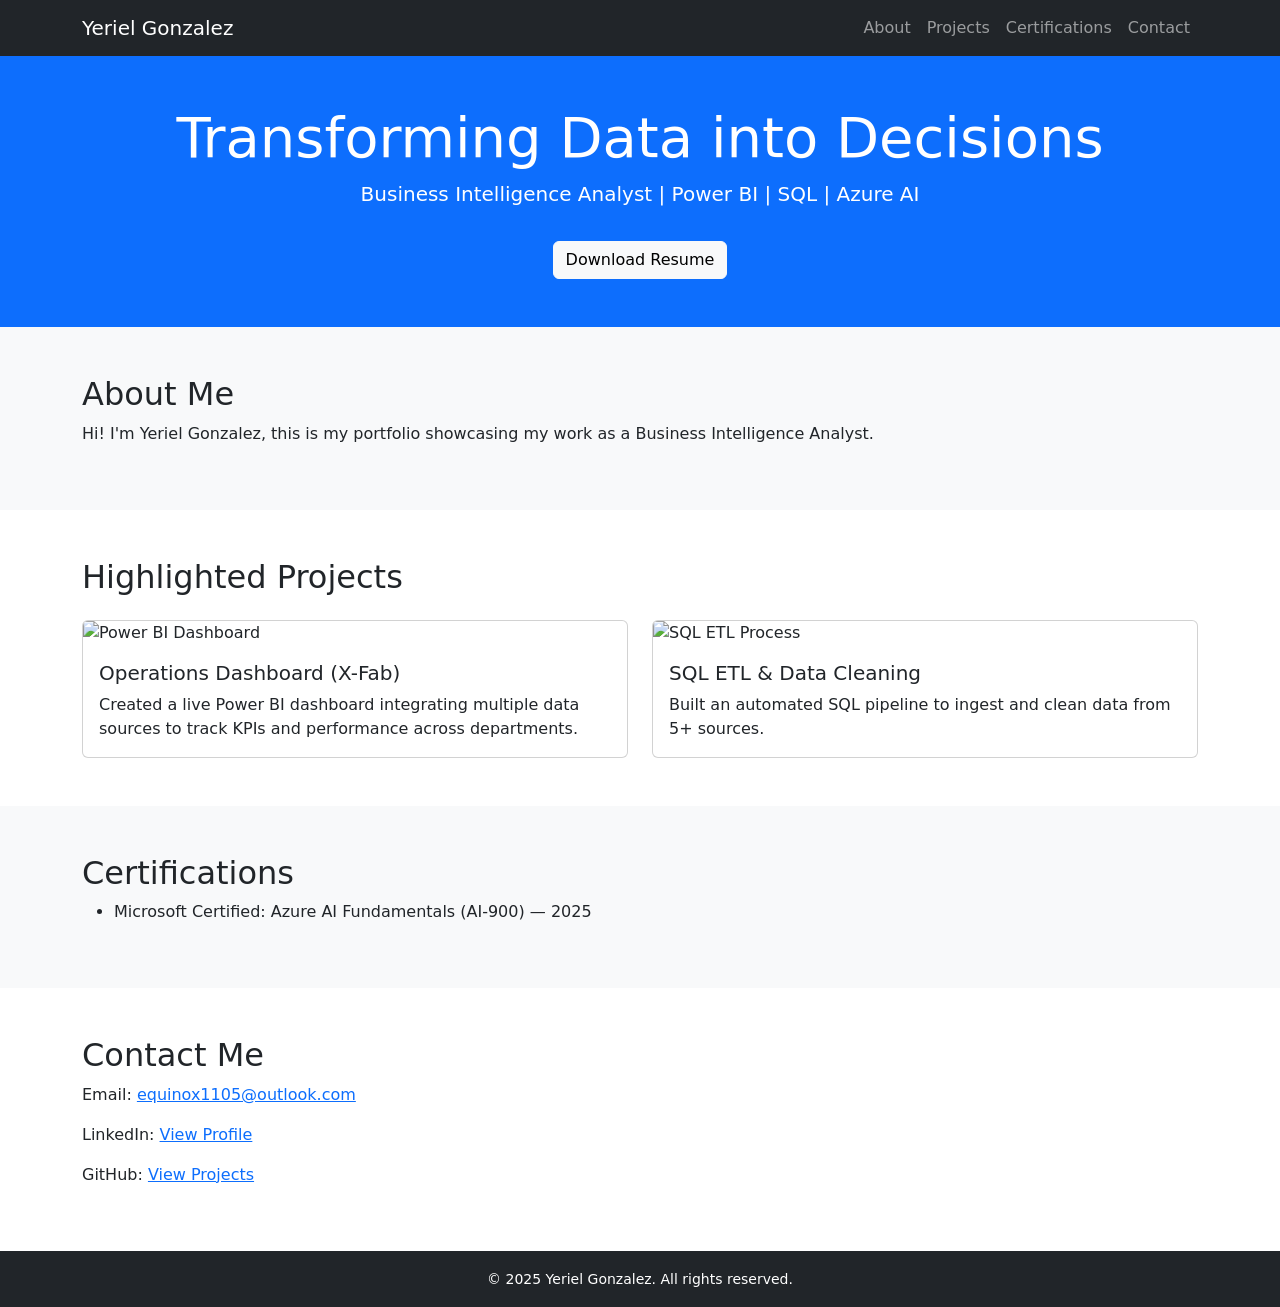
==== index.html @ f3566af8 "Updated portfolio site with new changes" ====
<!DOCTYPE html>
<html lang="en">
<head>
  <meta charset="UTF-8" />
  <meta name="viewport" content="width=device-width, initial-scale=1" />
  <title>Yeriel Gonzalez | BI Analyst Portfolio</title>
  <link href="https://cdn.jsdelivr.net/npm/bootstrap@5.3.2/dist/css/bootstrap.min.css" rel="stylesheet" />
  <link rel="stylesheet" href="css/styles.css" />
</head>
<body>
  <!-- Navbar -->
  <nav class="navbar navbar-expand-lg navbar-dark bg-dark sticky-top">
    <div class="container">
      <a class="navbar-brand" href="#">Yeriel Gonzalez</a>
      <button class="navbar-toggler" type="button" data-bs-toggle="collapse" data-bs-target="#navLinks">
        <span class="navbar-toggler-icon"></span>
      </button>
      <div class="collapse navbar-collapse" id="navLinks">
        <ul class="navbar-nav ms-auto">
          <li class="nav-item"><a class="nav-link" href="#about">About</a></li>
          <li class="nav-item"><a class="nav-link" href="#projects">Projects</a></li>
          <li class="nav-item"><a class="nav-link" href="#certifications">Certifications</a></li>
          <li class="nav-item"><a class="nav-link" href="#contact">Contact</a></li>
        </ul>
      </div>
    </div>
  </nav>

  <!-- Hero -->
  <header class="bg-primary text-white text-center py-5">
    <div class="container">
      <h1 class="display-4">Transforming Data into Decisions</h1>
      <p class="lead">Business Intelligence Analyst | Power BI | SQL | Azure AI</p>
      <a href="assets/pdf/yeriel-gonz-resume.pdf" class="btn btn-light mt-3" download>Download Resume</a>
    </div>
  </header>

  <!-- About -->
  <section id="about" class="py-5 bg-light">
    <div class="container">
      <h2>About Me</h2>
      <p>Hi! I'm Yeriel Gonzalez, this is my portfolio showcasing my work as a Business Intelligence Analyst.</p>
    </div>
  </section>

  <!-- Projects -->
  <section id="projects" class="py-5">
    <div class="container">
      <h2 class="mb-4">Highlighted Projects</h2>
      <div class="row g-4">
        <div class="col-md-6">
          <div class="card h-100">
            <img src="assets/images/powerbi-dashboard.png" class="card-img-top" alt="Power BI Dashboard" />
            <div class="card-body">
              <h5 class="card-title">Operations Dashboard (X-Fab)</h5>
              <p class="card-text">Created a live Power BI dashboard integrating multiple data sources to track KPIs and performance across departments.</p>
            </div>
          </div>
        </div>

        <div class="col-md-6">
          <div class="card h-100">
            <img src="assets/images/sql-etl.png" class="card-img-top" alt="SQL ETL Process" />
            <div class="card-body">
              <h5 class="card-title">SQL ETL & Data Cleaning</h5>
              <p class="card-text">Built an automated SQL pipeline to ingest and clean data from 5+ sources.</p>
            </div>
          </div>
        </div>
        
        <!-- Add more project cards as needed -->
      </div>
    </div>
  </section>

  <!-- Certifications -->
  <section id="certifications" class="py-5 bg-light">
    <div class="container">
      <h2>Certifications</h2>
      <ul>
        <li>Microsoft Certified: Azure AI Fundamentals (AI-900) — 2025</li>
        <!-- Add more certs here -->
      </ul>
    </div>
  </section>

  <!-- Contact -->
  <section id="contact" class="py-5">
    <div class="container">
      <h2>Contact Me</h2>
      <p>Email: <a href="mailto:equinox1105@outlook.com">equinox1105@outlook.com</a></p>
      <p>LinkedIn: <a href="https://www.linkedin.com/in/yeriel-gonzalez-b0b895183/" target="_blank">View Profile</a></p>
      <p>GitHub: <a href="https://github.com/YOUR_USERNAME" target="_blank">View Projects</a></p>
    </div>
  </section>

  <footer class="bg-dark text-white text-center py-3">
    <footer>
      <small>&copy; 2025 Yeriel Gonzalez. All rights reserved.</small>
    </footer>
  </footer>

  <script src="https://cdn.jsdelivr.net/npm/bootstrap@5.3.2/dist/js/bootstrap.bundle.min.js"></script>
</body>
</html>
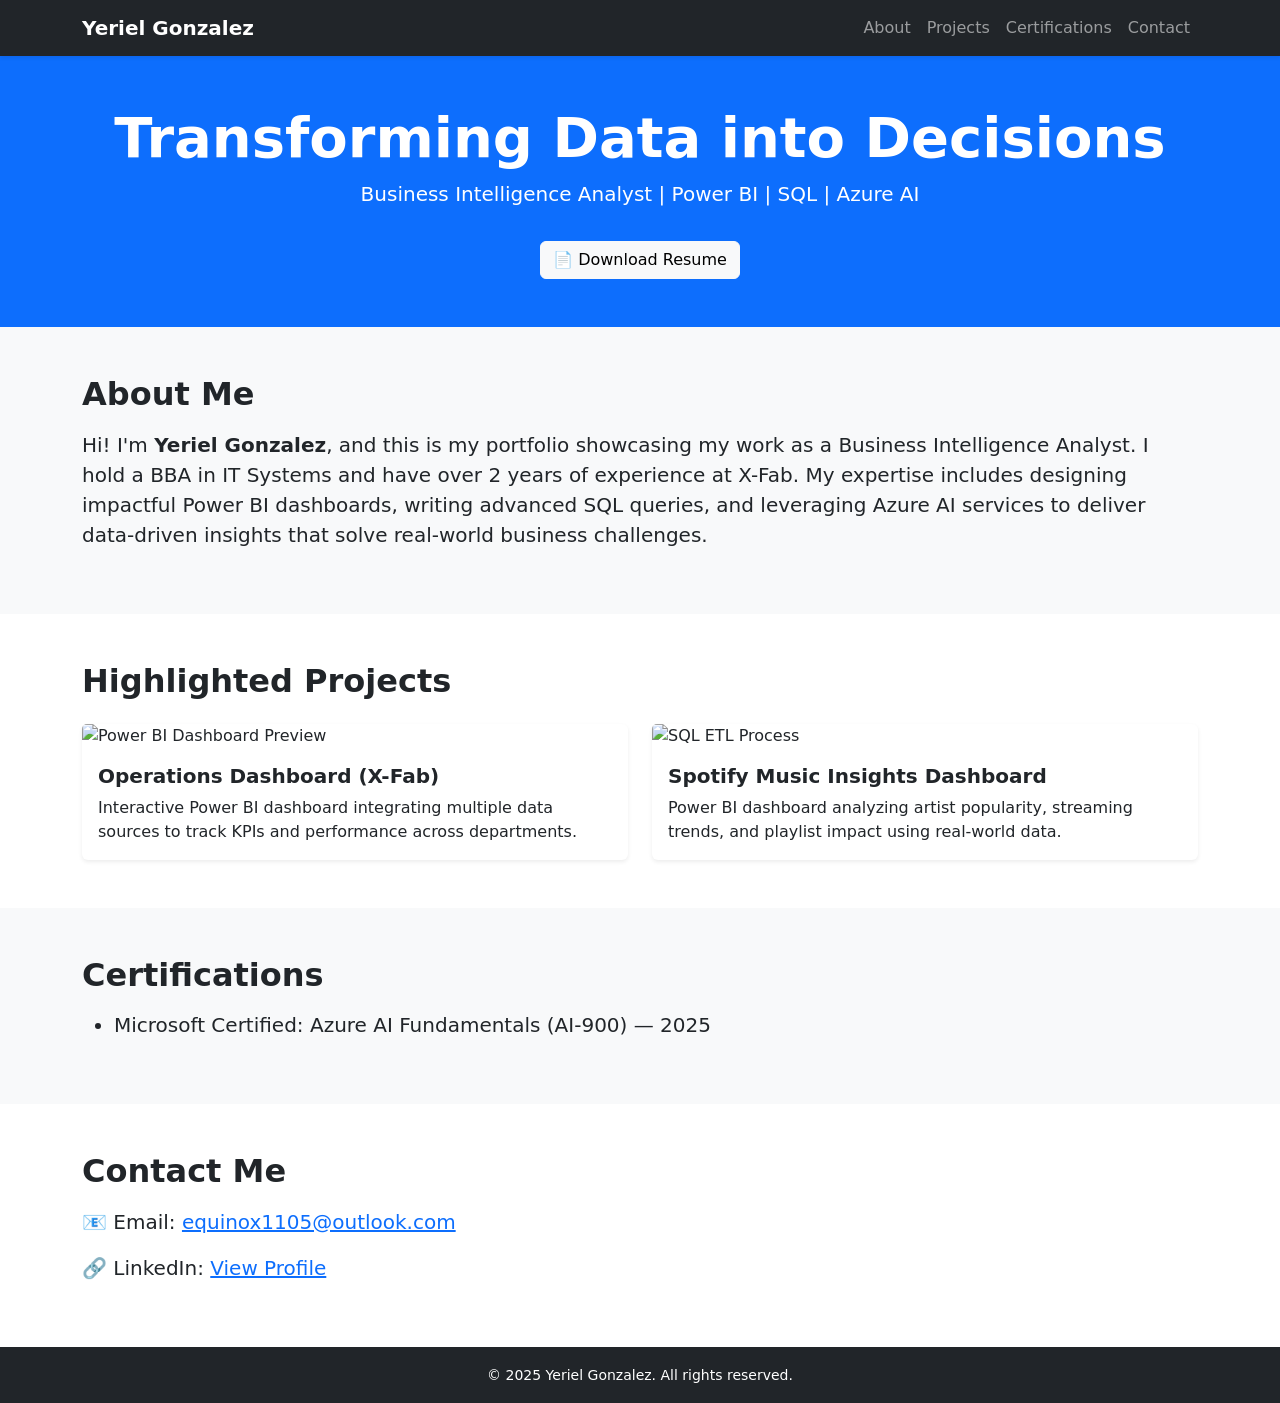
==== commit 32bb1078: "changed index" ====
--- a/index.html
+++ b/index.html
@@ -9,10 +9,10 @@
 </head>
 <body>
   <!-- Navbar -->
-  <nav class="navbar navbar-expand-lg navbar-dark bg-dark sticky-top">
+  <nav class="navbar navbar-expand-lg navbar-dark bg-dark sticky-top shadow-sm">
     <div class="container">
-      <a class="navbar-brand" href="#">Yeriel Gonzalez</a>
-      <button class="navbar-toggler" type="button" data-bs-toggle="collapse" data-bs-target="#navLinks">
+      <a class="navbar-brand fw-bold" href="#">Yeriel Gonzalez</a>
+      <button class="navbar-toggler" type="button" data-bs-toggle="collapse" data-bs-target="#navLinks" aria-label="Toggle navigation">
         <span class="navbar-toggler-icon"></span>
       </button>
       <div class="collapse navbar-collapse" id="navLinks">
@@ -29,46 +29,53 @@
   <!-- Hero -->
   <header class="bg-primary text-white text-center py-5">
     <div class="container">
-      <h1 class="display-4">Transforming Data into Decisions</h1>
+      <h1 class="display-4 fw-bold">Transforming Data into Decisions</h1>
       <p class="lead">Business Intelligence Analyst | Power BI | SQL | Azure AI</p>
-      <a href="assets/pdf/yeriel-gonz-resume.pdf" class="btn btn-light mt-3" download>Download Resume</a>
+      <a href="assets/pdf/yeriel-gonz-resume.pdf" class="btn btn-light mt-3" download="Yeriel_Gonzalez_Resume.pdf">
+        📄 Download Resume
+      </a>
     </div>
   </header>
 
   <!-- About -->
   <section id="about" class="py-5 bg-light">
     <div class="container">
-      <h2>About Me</h2>
-      <p>Hi! I'm Yeriel Gonzalez, this is my portfolio showcasing my work as a Business Intelligence Analyst.</p>
+      <h2 class="fw-bold mb-3">About Me</h2>
+      <p class="fs-5">
+        Hi! I'm <strong>Yeriel Gonzalez</strong>, and this is my portfolio showcasing my work as a Business Intelligence Analyst.
+        I hold a BBA in IT Systems and have over 2 years of experience at X-Fab. My expertise includes designing impactful
+        Power BI dashboards, writing advanced SQL queries, and leveraging Azure AI services to deliver data-driven insights that
+        solve real-world business challenges.
+      </p>
     </div>
   </section>
 
   <!-- Projects -->
   <section id="projects" class="py-5">
     <div class="container">
-      <h2 class="mb-4">Highlighted Projects</h2>
+      <h2 class="fw-bold mb-4">Highlighted Projects</h2>
       <div class="row g-4">
+        
         <div class="col-md-6">
-          <div class="card h-100">
-            <img src="assets/images/powerbi-dashboard.png" class="card-img-top" alt="Power BI Dashboard" />
+          <div class="card h-100 shadow-sm border-0">
+            <img src="assets/images/powerbi-dashboard-placeholder1.png" class="card-img-top" alt="Power BI Dashboard Preview" />
             <div class="card-body">
-              <h5 class="card-title">Operations Dashboard (X-Fab)</h5>
-              <p class="card-text">Created a live Power BI dashboard integrating multiple data sources to track KPIs and performance across departments.</p>
+              <h5 class="card-title fw-bold">Operations Dashboard (X-Fab)</h5>
+              <p class="card-text">Interactive Power BI dashboard integrating multiple data sources to track KPIs and performance across departments.</p>
             </div>
           </div>
         </div>
 
         <div class="col-md-6">
-          <div class="card h-100">
-            <img src="assets/images/sql-etl.png" class="card-img-top" alt="SQL ETL Process" />
+          <div class="card h-100 shadow-sm border-0">
+            <img src="assets/images/powerbi-dashboard-placeholder2.png" class="card-img-top" alt="SQL ETL Process" />
             <div class="card-body">
-              <h5 class="card-title">SQL ETL & Data Cleaning</h5>
-              <p class="card-text">Built an automated SQL pipeline to ingest and clean data from 5+ sources.</p>
+              <h5 class="card-title fw-bold">Spotify Music Insights Dashboard</h5>
+              <p class="card-text">Power BI dashboard analyzing artist popularity, streaming trends, and playlist impact using real-world data.</p>
             </div>
           </div>
         </div>
         
-        <!-- Add more project cards as needed -->
       </div>
     </div>
   </section>
@@ -76,8 +83,8 @@
   <!-- Certifications -->
   <section id="certifications" class="py-5 bg-light">
     <div class="container">
-      <h2>Certifications</h2>
-      <ul>
+      <h2 class="fw-bold mb-3">Certifications</h2>
+      <ul class="fs-5">
         <li>Microsoft Certified: Azure AI Fundamentals (AI-900) — 2025</li>
         <!-- Add more certs here -->
       </ul>
@@ -87,17 +94,15 @@
   <!-- Contact -->
   <section id="contact" class="py-5">
     <div class="container">
-      <h2>Contact Me</h2>
-      <p>Email: <a href="mailto:equinox1105@outlook.com">equinox1105@outlook.com</a></p>
-      <p>LinkedIn: <a href="https://www.linkedin.com/in/yeriel-gonzalez-b0b895183/" target="_blank">View Profile</a></p>
-      <p>GitHub: <a href="https://github.com/YOUR_USERNAME" target="_blank">View Projects</a></p>
+      <h2 class="fw-bold mb-3">Contact Me</h2>
+      <p class="fs-5">📧 Email: <a href="mailto:equinox1105@outlook.com">equinox1105@outlook.com</a></p>
+      <p class="fs-5">🔗 LinkedIn: <a href="https://www.linkedin.com/in/yeriel-gonzalez-b0b895183/" target="_blank">View Profile</a></p>
     </div>
   </section>
 
+  <!-- Footer -->
   <footer class="bg-dark text-white text-center py-3">
-    <footer>
-      <small>&copy; 2025 Yeriel Gonzalez. All rights reserved.</small>
-    </footer>
+    <small>&copy; 2025 Yeriel Gonzalez. All rights reserved.</small>
   </footer>
 
   <script src="https://cdn.jsdelivr.net/npm/bootstrap@5.3.2/dist/js/bootstrap.bundle.min.js"></script>
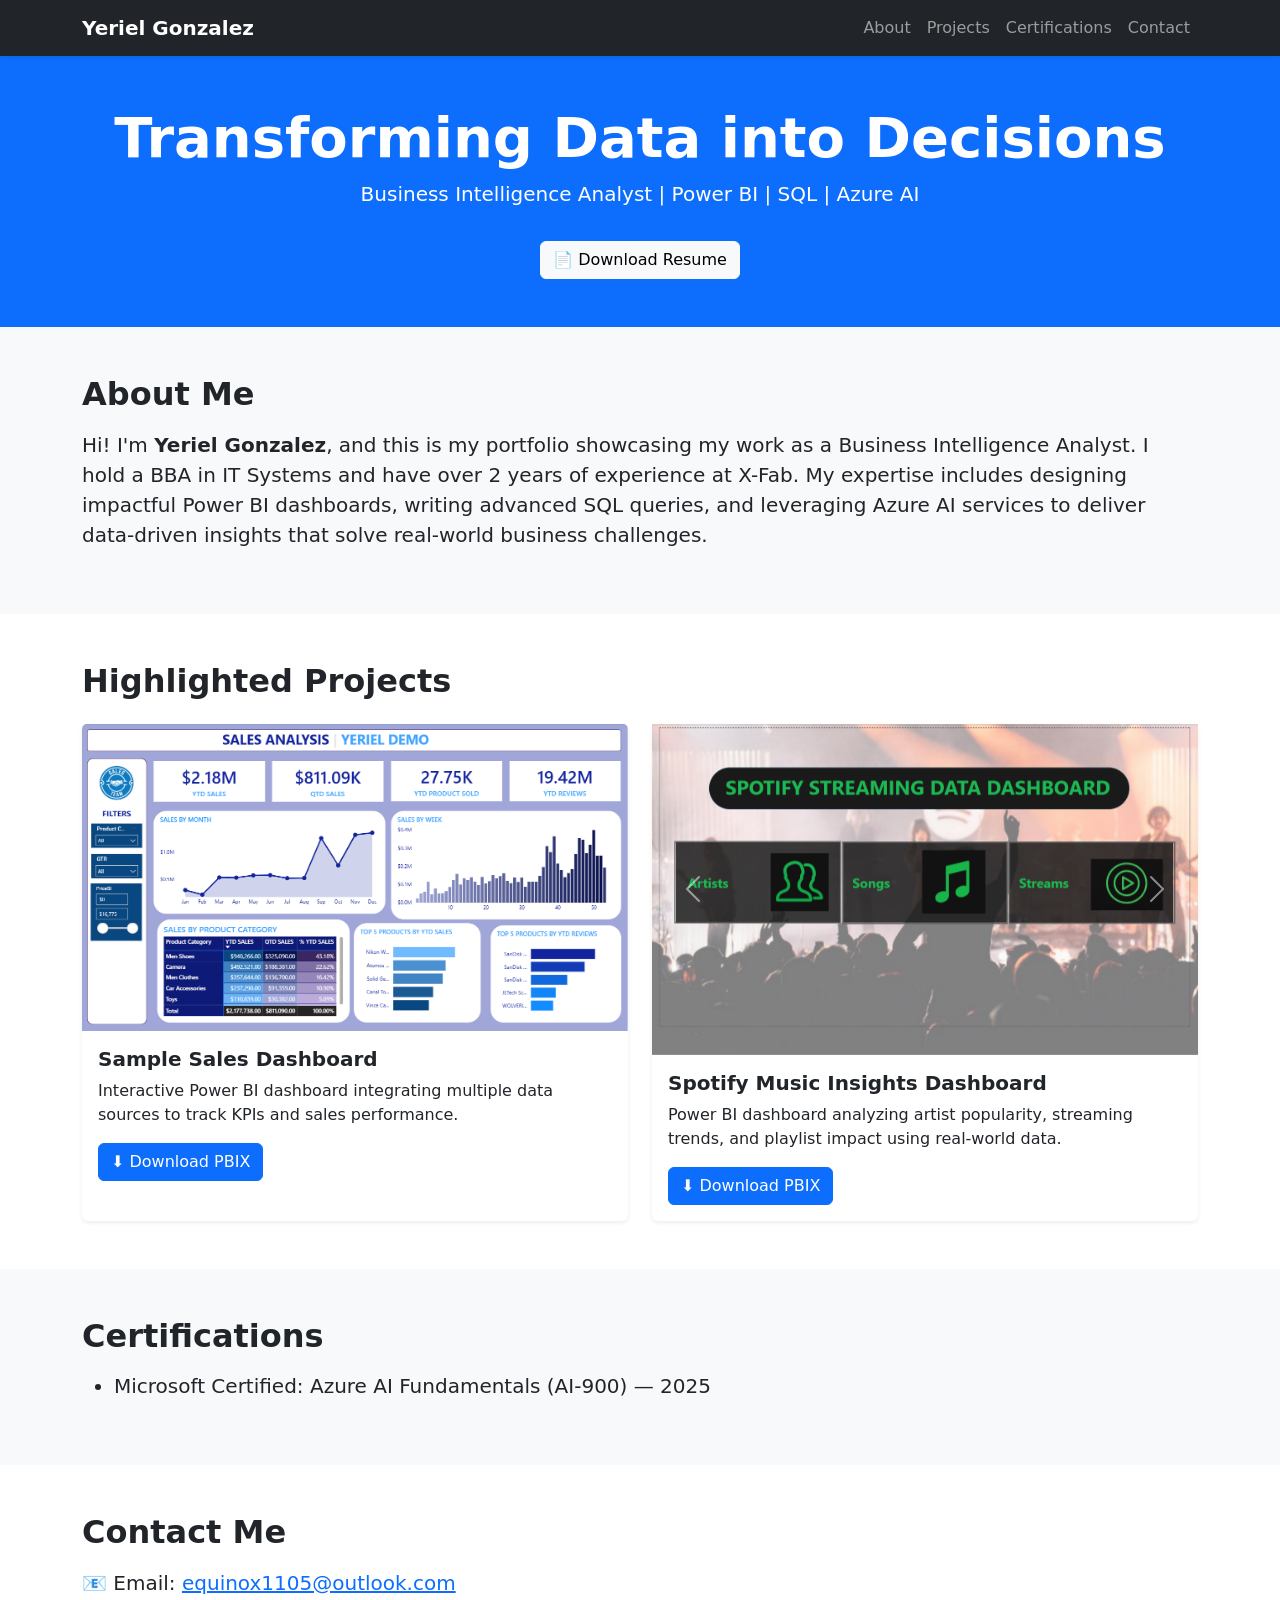
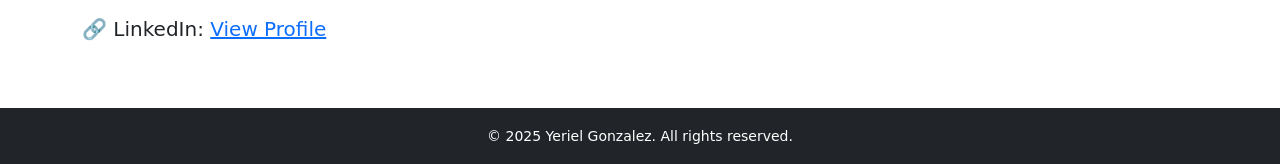
==== commit fc46a05a: "final changes(hopefully)" ====
--- a/index.html
+++ b/index.html
@@ -31,7 +31,7 @@
     <div class="container">
       <h1 class="display-4 fw-bold">Transforming Data into Decisions</h1>
       <p class="lead">Business Intelligence Analyst | Power BI | SQL | Azure AI</p>
-      <a href="assets/pdf/yeriel-gonz-resume.pdf" class="btn btn-light mt-3" download="Yeriel_Gonzalez_Resume.pdf">
+      <a href="assets/pdf/yeriel-gonz-resume.pdf" class="btn btn-light mt-3" download>
         📄 Download Resume
       </a>
     </div>
@@ -56,22 +56,47 @@
       <h2 class="fw-bold mb-4">Highlighted Projects</h2>
       <div class="row g-4">
         
+        <!-- Sample Sales Dashboard -->
         <div class="col-md-6">
           <div class="card h-100 shadow-sm border-0">
-            <img src="assets/images/powerbi-dashboard-placeholder1.png" class="card-img-top" alt="Power BI Dashboard Preview" />
+            <img src="assets/images/SampleDashboardScreenshot.png" class="card-img-top" alt="Sample Power BI Dashboard" />
             <div class="card-body">
-              <h5 class="card-title fw-bold">Operations Dashboard (X-Fab)</h5>
-              <p class="card-text">Interactive Power BI dashboard integrating multiple data sources to track KPIs and performance across departments.</p>
+              <h5 class="card-title fw-bold">Sample Sales Dashboard</h5>
+              <p class="card-text">Interactive Power BI dashboard integrating multiple data sources to track KPIs and sales performance.</p>
+              <a href="assets/pbix/SampleDash.pbix" class="btn btn-primary" download>⬇ Download PBIX</a>
             </div>
           </div>
         </div>
 
+        <!-- Spotify Dashboard with Slideshow -->
         <div class="col-md-6">
           <div class="card h-100 shadow-sm border-0">
-            <img src="assets/images/powerbi-dashboard-placeholder2.png" class="card-img-top" alt="SQL ETL Process" />
+            <div id="spotifyCarousel" class="carousel slide" data-bs-ride="carousel">
+              <div class="carousel-inner">
+                <div class="carousel-item active">
+                  <img src="assets/images/SpotifyDashboardMainPage.png" class="d-block w-100" alt="Spotify Dashboard Main Page">
+                </div>
+                <div class="carousel-item">
+                  <img src="assets/images/SpotifyDashboardArtistPage.png" class="d-block w-100" alt="Spotify Dashboard Artist Page">
+                </div>
+                <div class="carousel-item">
+                  <img src="assets/images/SpotifyDashboardSongsPage.png" class="d-block w-100" alt="Spotify Dashboard Songs Page">
+                </div>
+                <div class="carousel-item">
+                  <img src="assets/images/SpotifyDashboardStreamsPage.png" class="d-block w-100" alt="Spotify Dashboard Streams Page">
+                </div>
+              </div>
+              <button class="carousel-control-prev" type="button" data-bs-target="#spotifyCarousel" data-bs-slide="prev">
+                <span class="carousel-control-prev-icon" aria-hidden="true"></span>
+              </button>
+              <button class="carousel-control-next" type="button" data-bs-target="#spotifyCarousel" data-bs-slide="next">
+                <span class="carousel-control-next-icon" aria-hidden="true"></span>
+              </button>
+            </div>
             <div class="card-body">
               <h5 class="card-title fw-bold">Spotify Music Insights Dashboard</h5>
               <p class="card-text">Power BI dashboard analyzing artist popularity, streaming trends, and playlist impact using real-world data.</p>
+              <a href="assets/pbix/Spotify Dashboard Yeriel.pbix" class="btn btn-primary" download>⬇ Download PBIX</a>
             </div>
           </div>
         </div>
@@ -86,7 +111,6 @@
       <h2 class="fw-bold mb-3">Certifications</h2>
       <ul class="fs-5">
         <li>Microsoft Certified: Azure AI Fundamentals (AI-900) — 2025</li>
-        <!-- Add more certs here -->
       </ul>
     </div>
   </section>
@@ -108,3 +132,9 @@
   <script src="https://cdn.jsdelivr.net/npm/bootstrap@5.3.2/dist/js/bootstrap.bundle.min.js"></script>
 </body>
 </html>
+<script>
+  // Initialize Bootstrap tooltips
+  var tooltipTriggerList = [].slice.call(document.querySelectorAll('[data-bs-toggle="tooltip"]'));
+  var tooltipList = tooltipTriggerList.map(function (tooltipTriggerEl) {
+    return new bootstrap.Tooltip(tooltipTriggerEl);
+  });
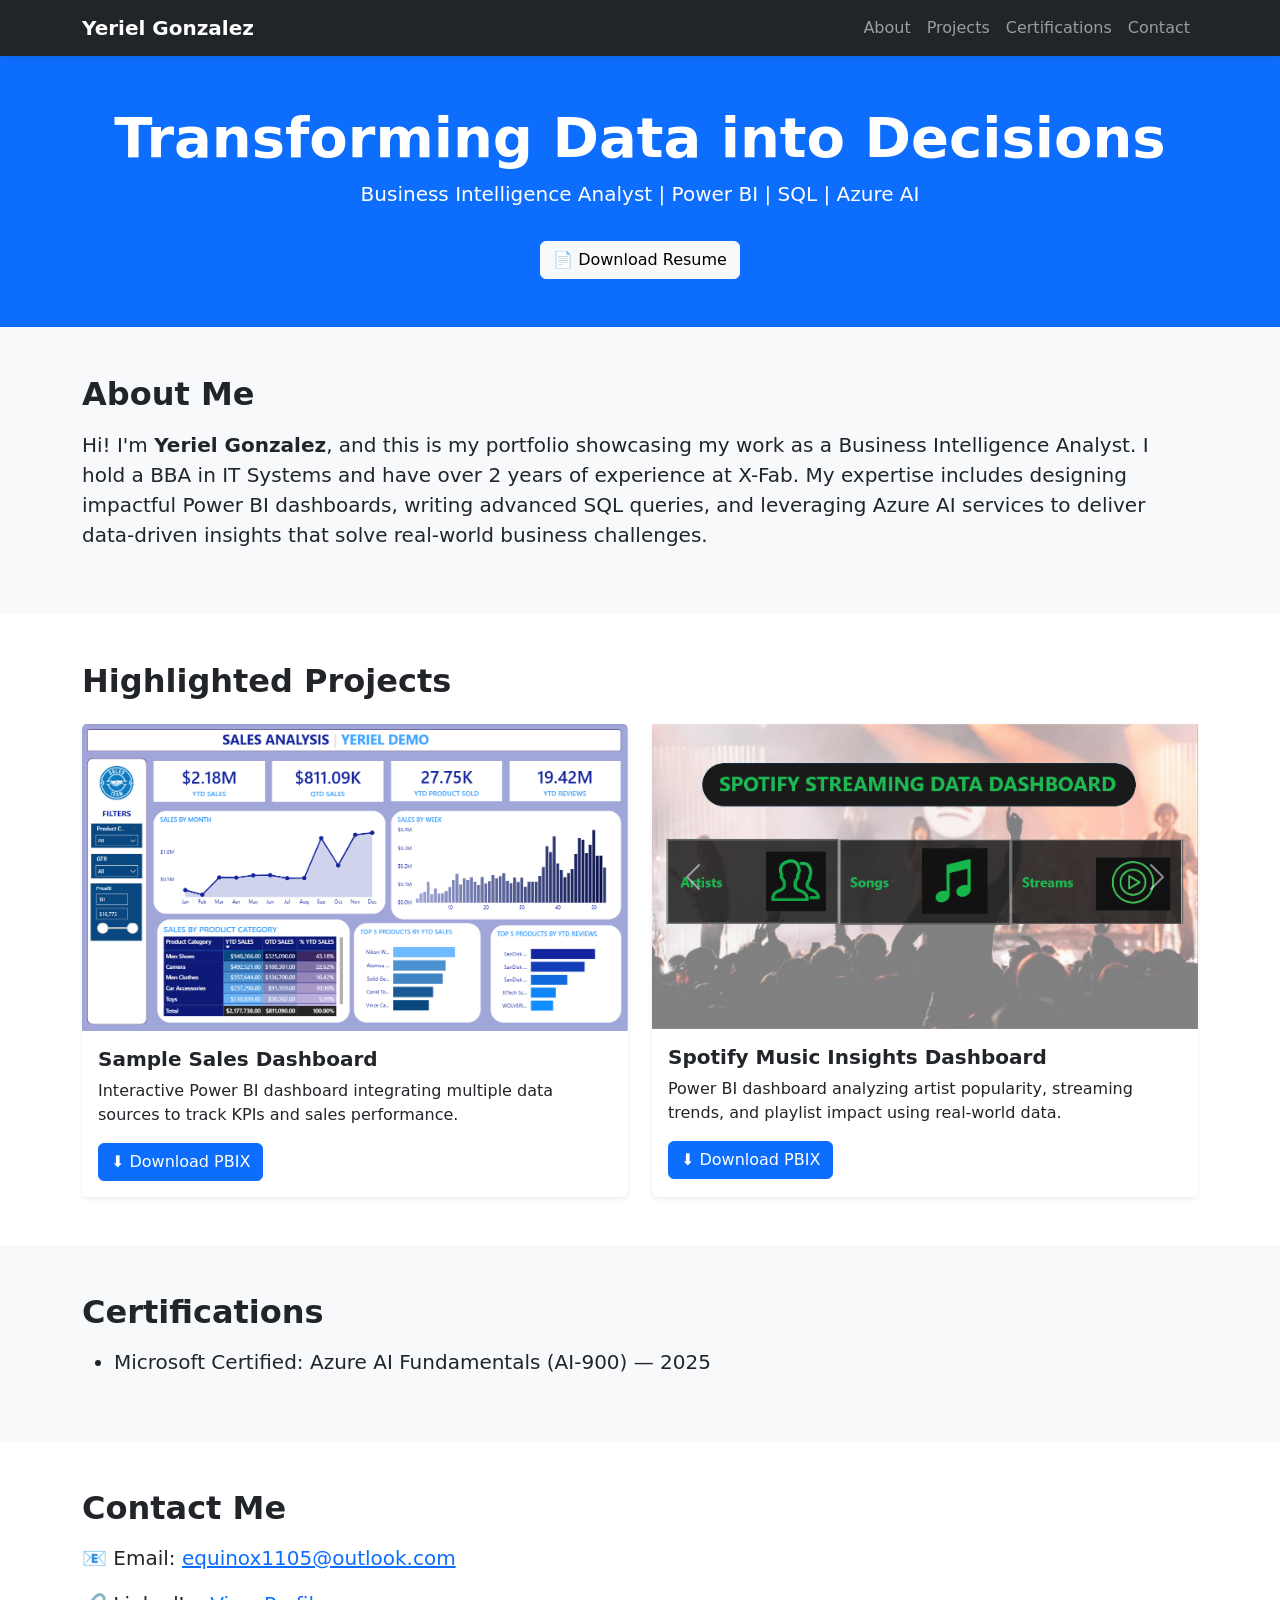
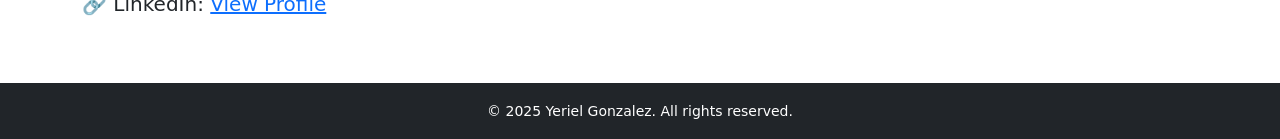
==== commit 2ed8821b: "I was wrong..." ====
--- a/index.html
+++ b/index.html
@@ -96,7 +96,7 @@
             <div class="card-body">
               <h5 class="card-title fw-bold">Spotify Music Insights Dashboard</h5>
               <p class="card-text">Power BI dashboard analyzing artist popularity, streaming trends, and playlist impact using real-world data.</p>
-              <a href="assets/pbix/Spotify Dashboard Yeriel.pbix" class="btn btn-primary" download>⬇ Download PBIX</a>
+              <a href="assets/pbix/Spotify_Dashboard_Yeriel.pbix" class="btn btn-primary" download>⬇ Download PBIX</a>
             </div>
           </div>
         </div>
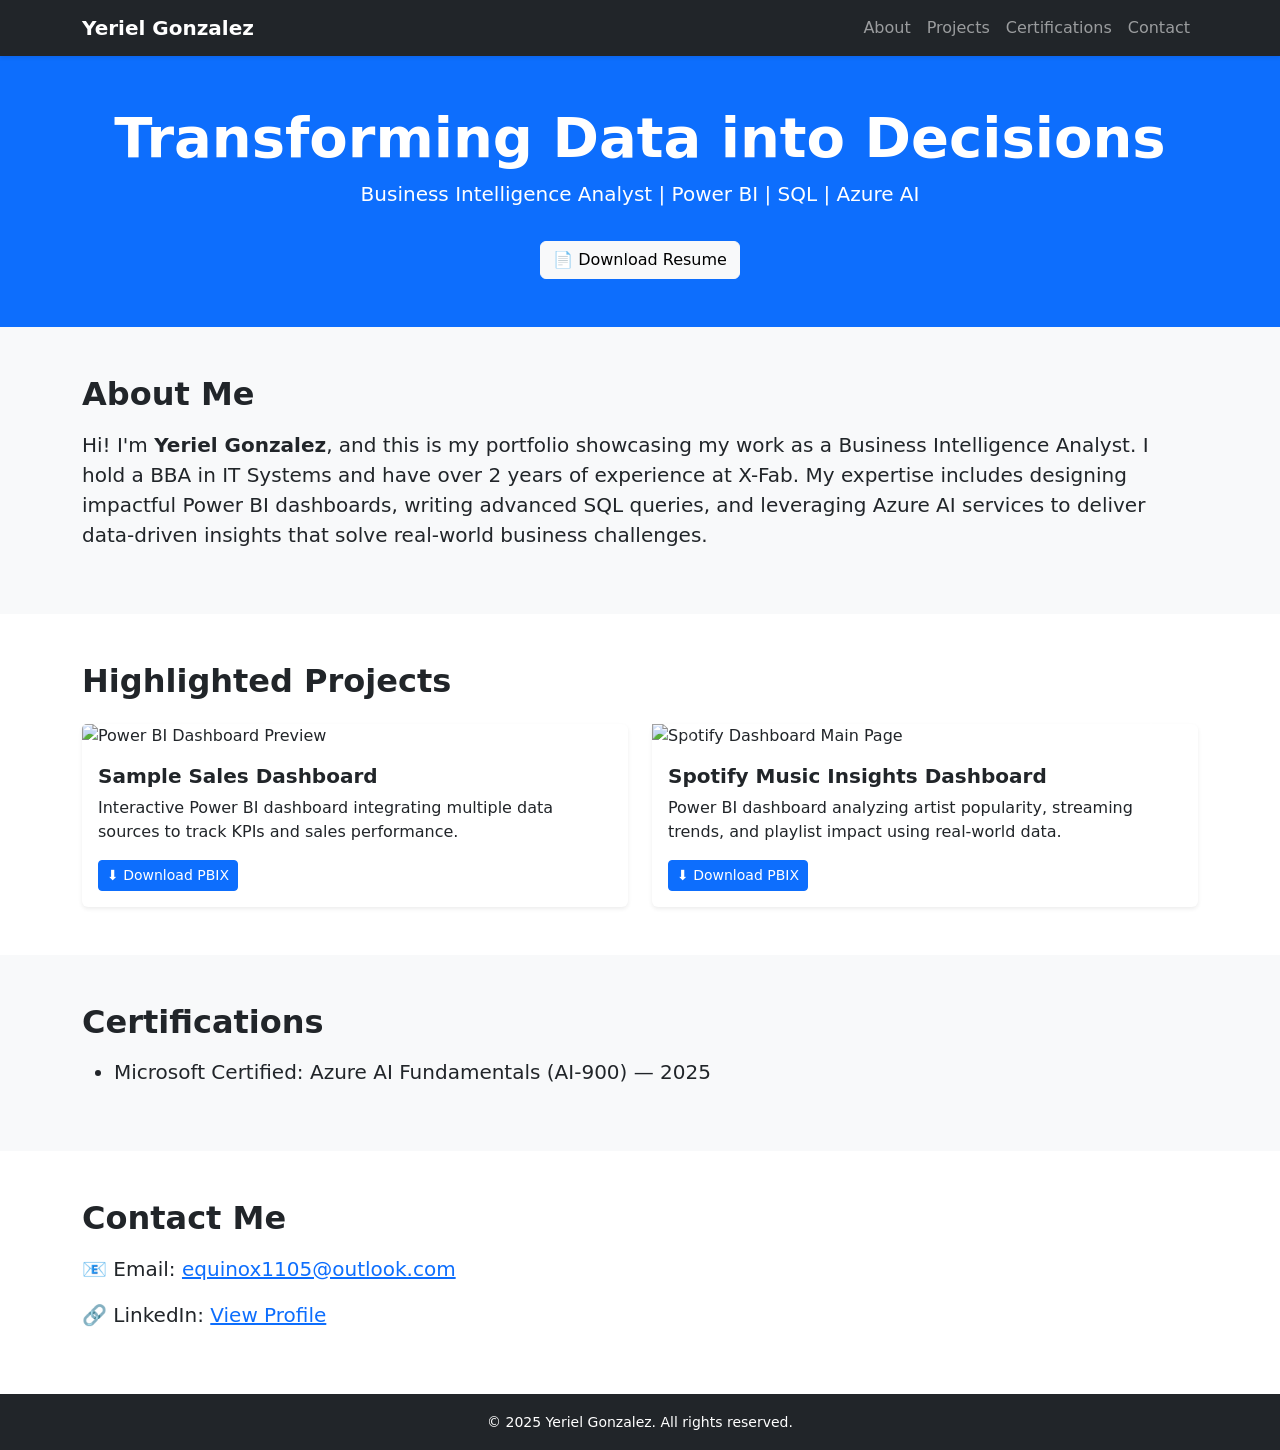
==== commit b618d355: "try again!" ====
--- a/index.html
+++ b/index.html
@@ -31,7 +31,8 @@
     <div class="container">
       <h1 class="display-4 fw-bold">Transforming Data into Decisions</h1>
       <p class="lead">Business Intelligence Analyst | Power BI | SQL | Azure AI</p>
-      <a href="assets/pdf/yeriel-gonz-resume.pdf" class="btn btn-light mt-3" download>
+      <!-- Resume download -->
+      <a href="assets/pdf/yeriel_gonzalez_resume.pdf?v=1" class="btn btn-light mt-3" download="Yeriel_Gonzalez_Resume.pdf">
         📄 Download Resume
       </a>
     </div>
@@ -56,47 +57,48 @@
       <h2 class="fw-bold mb-4">Highlighted Projects</h2>
       <div class="row g-4">
         
-        <!-- Sample Sales Dashboard -->
+        <!-- Project 1 -->
         <div class="col-md-6">
           <div class="card h-100 shadow-sm border-0">
-            <img src="assets/images/SampleDashboardScreenshot.png" class="card-img-top" alt="Sample Power BI Dashboard" />
+            <img src="assets/images/sample_dashboard_screenshot.png" class="card-img-top" alt="Power BI Dashboard Preview" />
             <div class="card-body">
               <h5 class="card-title fw-bold">Sample Sales Dashboard</h5>
               <p class="card-text">Interactive Power BI dashboard integrating multiple data sources to track KPIs and sales performance.</p>
-              <a href="assets/pbix/SampleDash.pbix" class="btn btn-primary" download>⬇ Download PBIX</a>
+              <a href="assets/pbix/sampledash.pbix?v=1" download="SampleDash.pbix" class="btn btn-primary btn-sm">⬇ Download PBIX</a>
             </div>
           </div>
         </div>
 
-        <!-- Spotify Dashboard with Slideshow -->
+        <!-- Project 2 with slideshow -->
         <div class="col-md-6">
           <div class="card h-100 shadow-sm border-0">
+            <!-- Bootstrap carousel -->
             <div id="spotifyCarousel" class="carousel slide" data-bs-ride="carousel">
               <div class="carousel-inner">
                 <div class="carousel-item active">
-                  <img src="assets/images/SpotifyDashboardMainPage.png" class="d-block w-100" alt="Spotify Dashboard Main Page">
+                  <img src="assets/images/spotifydashboardmainpage.png" class="d-block w-100" alt="Spotify Dashboard Main Page" />
                 </div>
                 <div class="carousel-item">
-                  <img src="assets/images/SpotifyDashboardArtistPage.png" class="d-block w-100" alt="Spotify Dashboard Artist Page">
+                  <img src="assets/images/spotifydashboardartistpage.png" class="d-block w-100" alt="Spotify Dashboard Artist Page" />
                 </div>
                 <div class="carousel-item">
-                  <img src="assets/images/SpotifyDashboardSongsPage.png" class="d-block w-100" alt="Spotify Dashboard Songs Page">
+                  <img src="assets/images/spotifydashboardsongspage.png" class="d-block w-100" alt="Spotify Dashboard Songs Page" />
                 </div>
                 <div class="carousel-item">
-                  <img src="assets/images/SpotifyDashboardStreamsPage.png" class="d-block w-100" alt="Spotify Dashboard Streams Page">
+                  <img src="assets/images/spotifydashboardstreamspage.png" class="d-block w-100" alt="Spotify Dashboard Streams Page" />
                 </div>
               </div>
               <button class="carousel-control-prev" type="button" data-bs-target="#spotifyCarousel" data-bs-slide="prev">
-                <span class="carousel-control-prev-icon" aria-hidden="true"></span>
+                <span class="carousel-control-prev-icon"></span>
               </button>
               <button class="carousel-control-next" type="button" data-bs-target="#spotifyCarousel" data-bs-slide="next">
-                <span class="carousel-control-next-icon" aria-hidden="true"></span>
+                <span class="carousel-control-next-icon"></span>
               </button>
             </div>
             <div class="card-body">
               <h5 class="card-title fw-bold">Spotify Music Insights Dashboard</h5>
               <p class="card-text">Power BI dashboard analyzing artist popularity, streaming trends, and playlist impact using real-world data.</p>
-              <a href="assets/pbix/Spotify_Dashboard_Yeriel.pbix" class="btn btn-primary" download>⬇ Download PBIX</a>
+              <a href="assets/pbix/spotify_dashboard_yeriel.pbix?v=1" download="Spotify_Dashboard_Yeriel.pbix" class="btn btn-primary btn-sm">⬇ Download PBIX</a>
             </div>
           </div>
         </div>
@@ -132,9 +134,3 @@
   <script src="https://cdn.jsdelivr.net/npm/bootstrap@5.3.2/dist/js/bootstrap.bundle.min.js"></script>
 </body>
 </html>
-<script>
-  // Initialize Bootstrap tooltips
-  var tooltipTriggerList = [].slice.call(document.querySelectorAll('[data-bs-toggle="tooltip"]'));
-  var tooltipList = tooltipTriggerList.map(function (tooltipTriggerEl) {
-    return new bootstrap.Tooltip(tooltipTriggerEl);
-  });
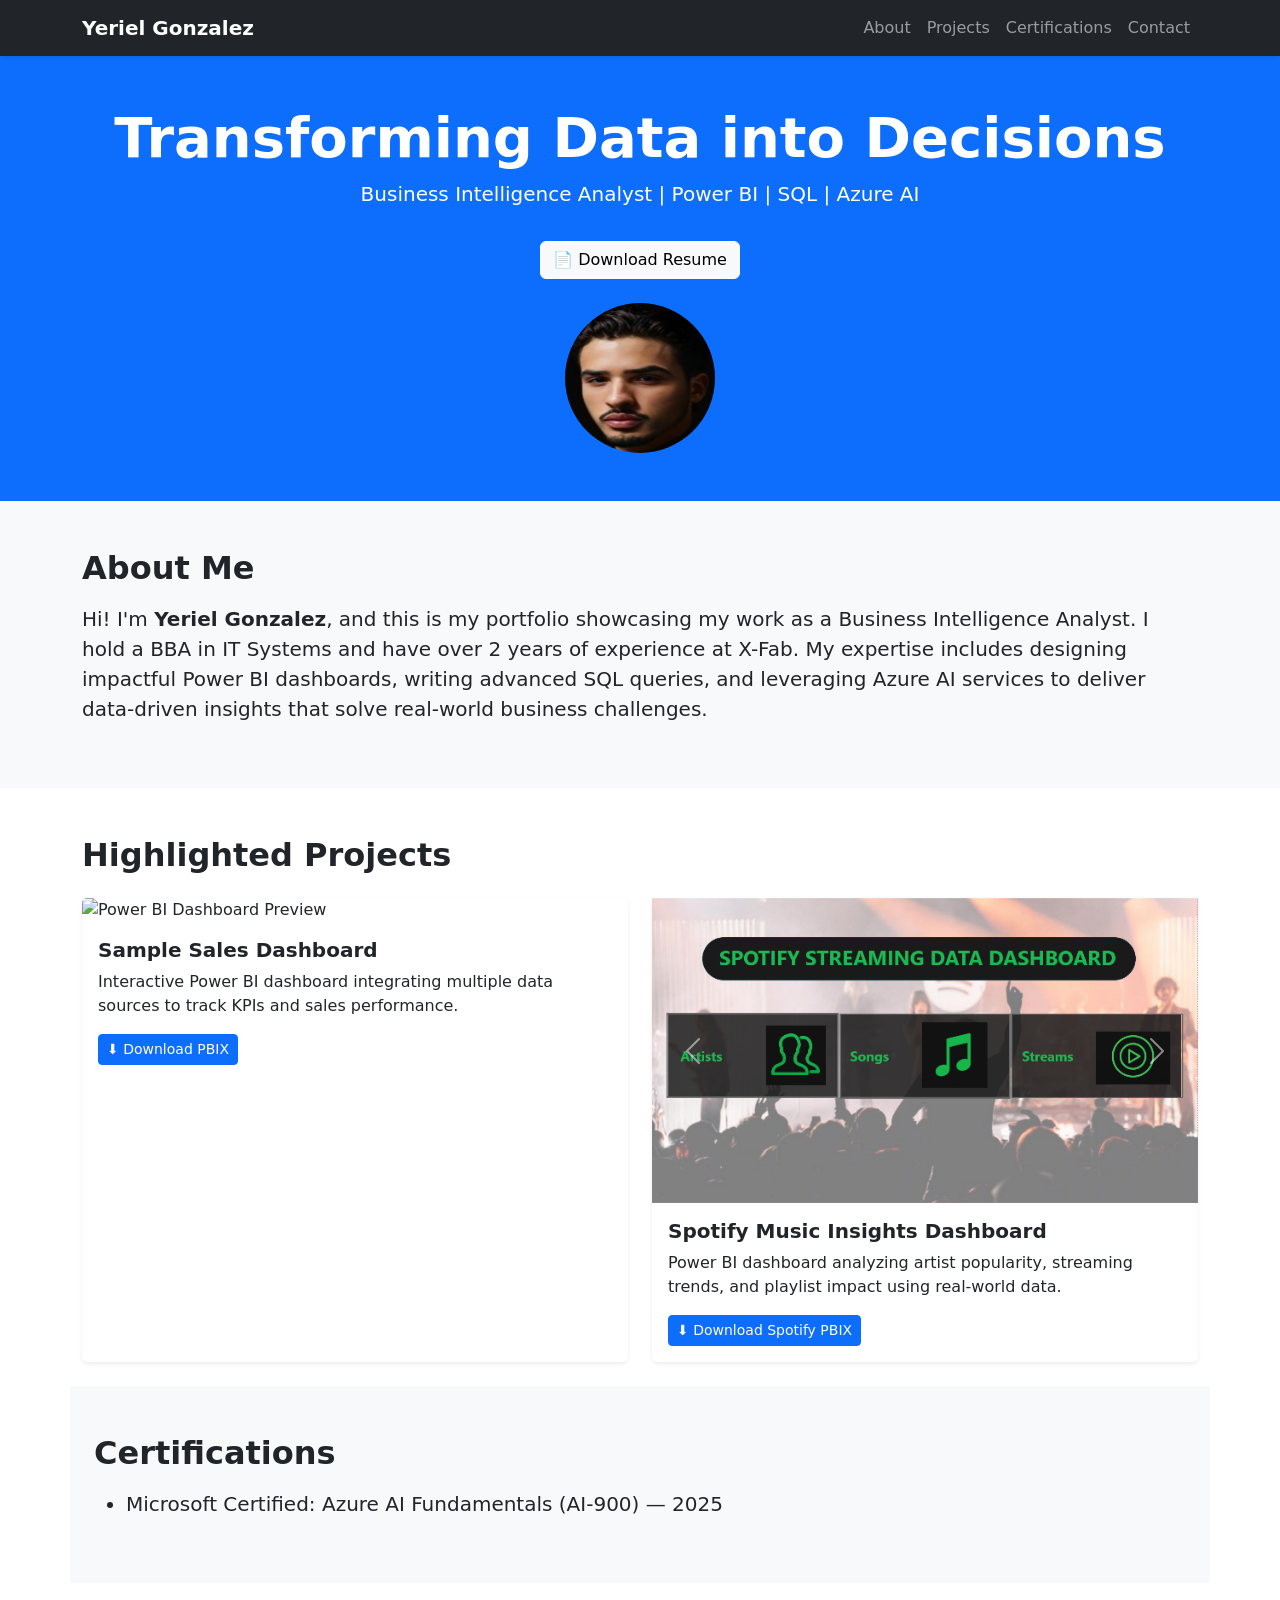
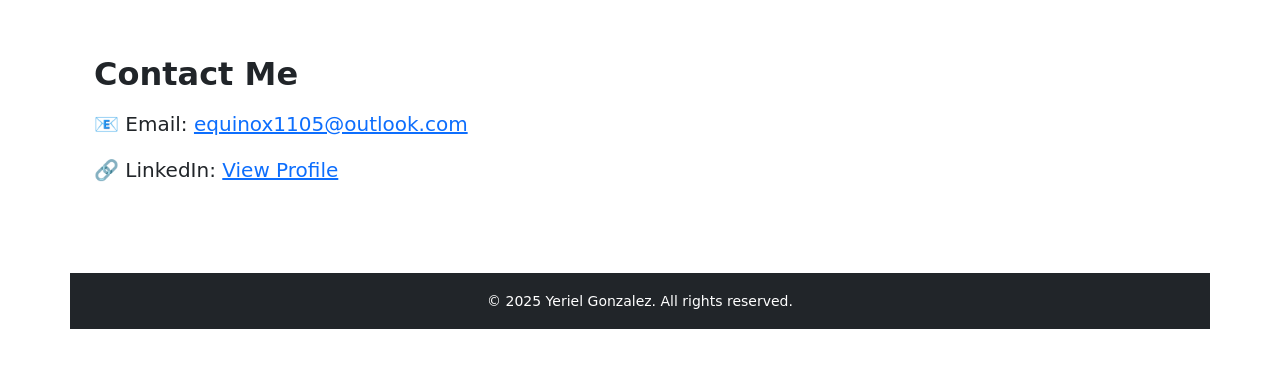
==== commit 40087d62: "again!" ====
--- a/index.html
+++ b/index.html
@@ -32,9 +32,12 @@
       <h1 class="display-4 fw-bold">Transforming Data into Decisions</h1>
       <p class="lead">Business Intelligence Analyst | Power BI | SQL | Azure AI</p>
       <!-- Resume download -->
-      <a href="assets/pdf/yeriel_gonzalez_resume.pdf?v=1" class="btn btn-light mt-3" download="Yeriel_Gonzalez_Resume.pdf">
-        📄 Download Resume
-      </a>
+      <a href="assets/pdf/yeriel-gonzalez-resume.pdf" class="btn btn-light mt-3" download>
+  📄 Download Resume
+</a>
+      <div class="mt-4">
+        <img src="assets/images/yeriel-gonzalez-profile.jpg" alt="Yeriel Gonzalez" class="img-fluid rounded-circle" style="width: 150px; height: 150px;" />
+      </div>
     </div>
   </header>
 
@@ -69,43 +72,44 @@
           </div>
         </div>
 
-        <!-- Project 2 with slideshow -->
-        <div class="col-md-6">
-          <div class="card h-100 shadow-sm border-0">
-            <!-- Bootstrap carousel -->
-            <div id="spotifyCarousel" class="carousel slide" data-bs-ride="carousel">
-              <div class="carousel-inner">
-                <div class="carousel-item active">
-                  <img src="assets/images/spotifydashboardmainpage.png" class="d-block w-100" alt="Spotify Dashboard Main Page" />
-                </div>
-                <div class="carousel-item">
-                  <img src="assets/images/spotifydashboardartistpage.png" class="d-block w-100" alt="Spotify Dashboard Artist Page" />
-                </div>
-                <div class="carousel-item">
-                  <img src="assets/images/spotifydashboardsongspage.png" class="d-block w-100" alt="Spotify Dashboard Songs Page" />
-                </div>
-                <div class="carousel-item">
-                  <img src="assets/images/spotifydashboardstreamspage.png" class="d-block w-100" alt="Spotify Dashboard Streams Page" />
-                </div>
-              </div>
-              <button class="carousel-control-prev" type="button" data-bs-target="#spotifyCarousel" data-bs-slide="prev">
-                <span class="carousel-control-prev-icon"></span>
-              </button>
-              <button class="carousel-control-next" type="button" data-bs-target="#spotifyCarousel" data-bs-slide="next">
-                <span class="carousel-control-next-icon"></span>
-              </button>
-            </div>
-            <div class="card-body">
-              <h5 class="card-title fw-bold">Spotify Music Insights Dashboard</h5>
-              <p class="card-text">Power BI dashboard analyzing artist popularity, streaming trends, and playlist impact using real-world data.</p>
-              <a href="assets/pbix/spotify_dashboard_yeriel.pbix?v=1" download="Spotify_Dashboard_Yeriel.pbix" class="btn btn-primary btn-sm">⬇ Download PBIX</a>
-            </div>
-          </div>
+       <!-- Spotify Dashboard Project -->
+<div class="col-md-6">
+  <div class="card h-100 shadow-sm border-0">
+    <!-- Bootstrap carousel -->
+    <div id="spotifyCarousel" class="carousel slide" data-bs-ride="carousel">
+      <div class="carousel-inner">
+        <div class="carousel-item active">
+          <img src="assets/images/SpotifyDashboardMainPage.png" class="d-block w-100" alt="Spotify Dashboard Main Page" />
         </div>
-        
+        <div class="carousel-item">
+          <img src="assets/images/SpotifyDashboardArtistPage.png" class="d-block w-100" alt="Spotify Dashboard Artist Page" />
+        </div>
+        <div class="carousel-item">
+          <img src="assets/images/SpotifyDashboardSongsPage.png" class="d-block w-100" alt="Spotify Dashboard Songs Page" />
+        </div>
+        <div class="carousel-item">
+          <img src="assets/images/SpotifyDashboardStreamsPage.png" class="d-block w-100" alt="Spotify Dashboard Streams Page" />
+        </div>
       </div>
+      <button class="carousel-control-prev" type="button" data-bs-target="#spotifyCarousel" data-bs-slide="prev">
+        <span class="carousel-control-prev-icon"></span>
+      </button>
+      <button class="carousel-control-next" type="button" data-bs-target="#spotifyCarousel" data-bs-slide="next">
+        <span class="carousel-control-next-icon"></span>
+      </button>
     </div>
-  </section>
+    <div class="card-body">
+      <h5 class="card-title fw-bold">Spotify Music Insights Dashboard</h5>
+      <p class="card-text">Power BI dashboard analyzing artist popularity, streaming trends, and playlist impact using real-world data.</p>
+      
+      <!-- Download PBIX -->
+      <a href="assets/pbix/SpotifyDashboardYeriel.pbix" download class="btn btn-primary btn-sm">
+        ⬇ Download Spotify PBIX
+      </a>
+    </div>
+  </div>
+</div>
+
 
   <!-- Certifications -->
   <section id="certifications" class="py-5 bg-light">
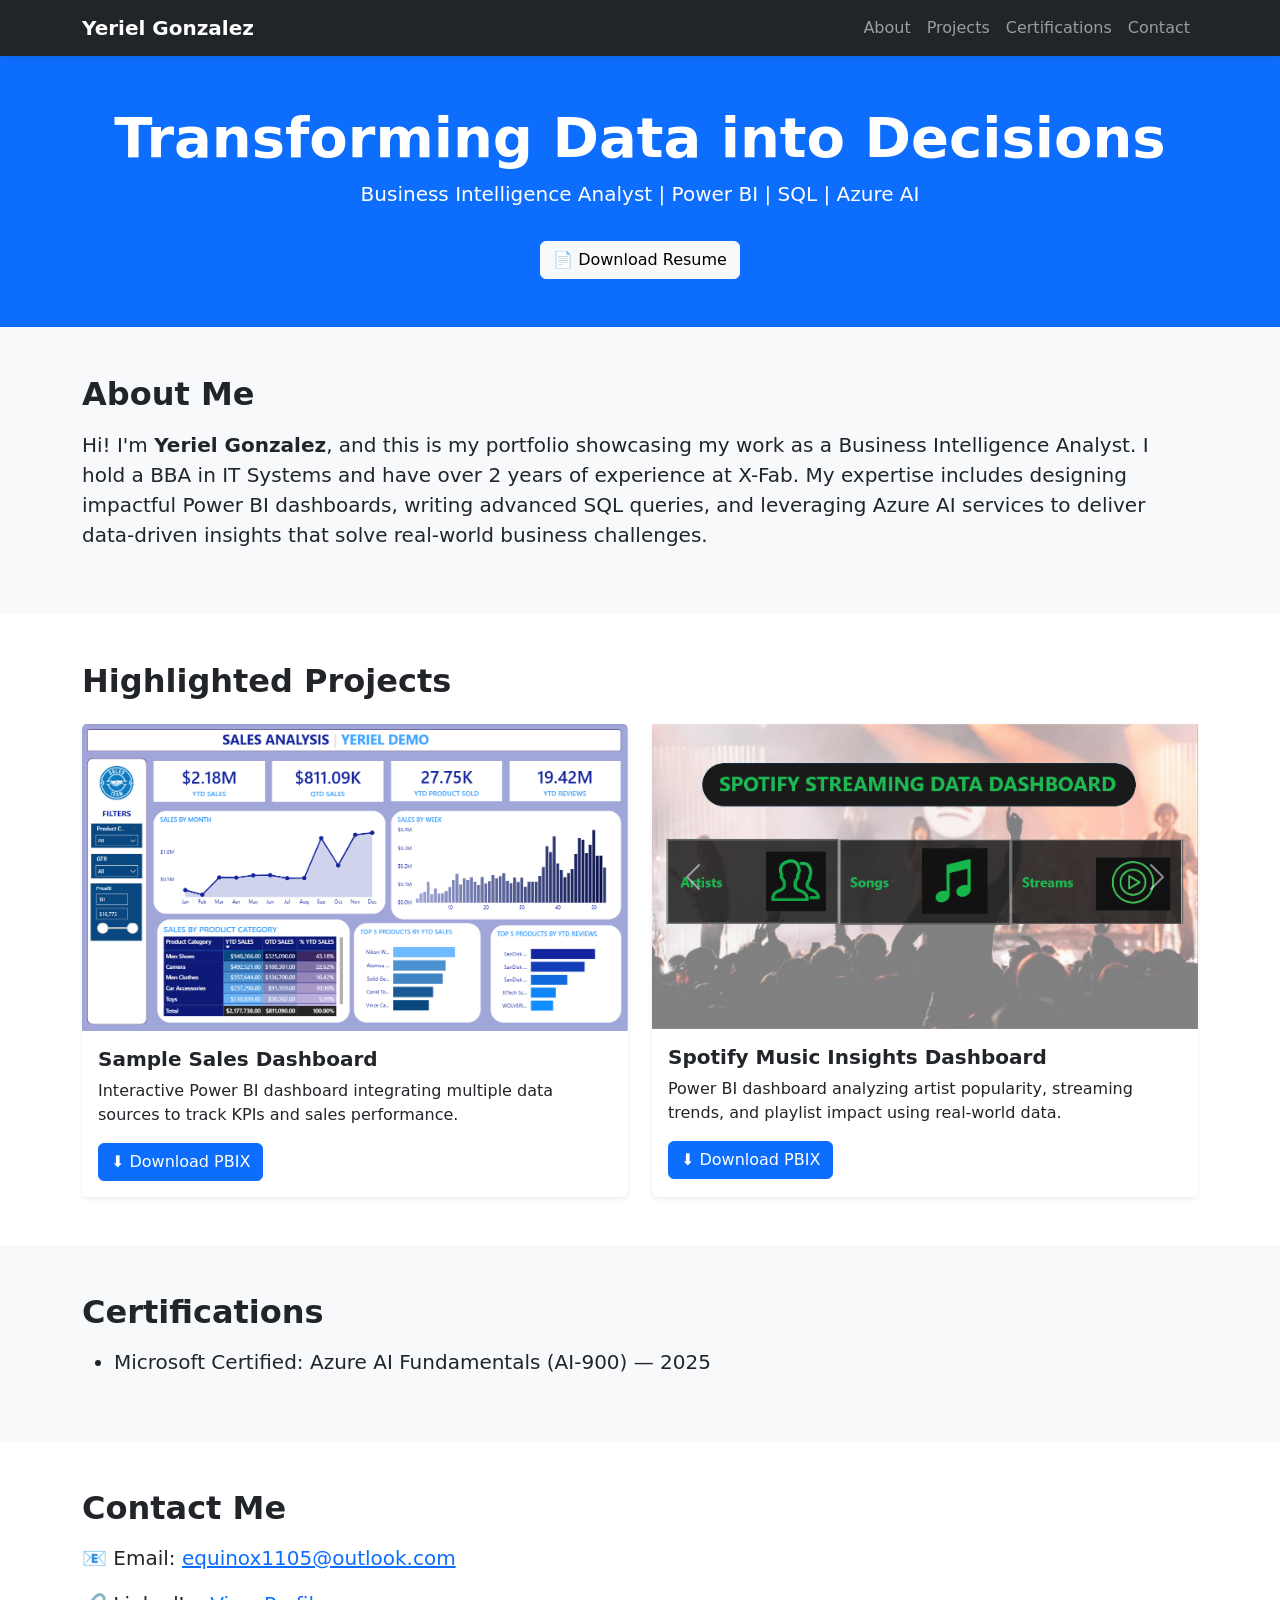
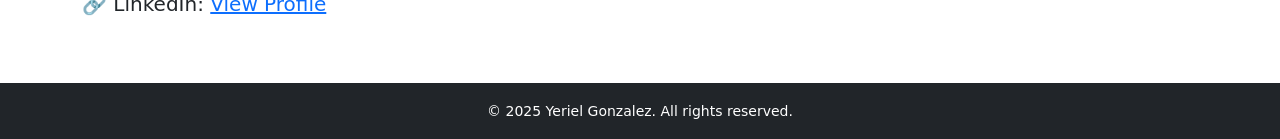
==== commit a5ad41b9: "reversion" ====
--- a/index.html
+++ b/index.html
@@ -31,13 +31,9 @@
     <div class="container">
       <h1 class="display-4 fw-bold">Transforming Data into Decisions</h1>
       <p class="lead">Business Intelligence Analyst | Power BI | SQL | Azure AI</p>
-      <!-- Resume download -->
-      <a href="assets/pdf/yeriel-gonzalez-resume.pdf" class="btn btn-light mt-3" download>
-  📄 Download Resume
-</a>
-      <div class="mt-4">
-        <img src="assets/images/yeriel-gonzalez-profile.jpg" alt="Yeriel Gonzalez" class="img-fluid rounded-circle" style="width: 150px; height: 150px;" />
-      </div>
+      <a href="assets/pdf/yeriel-gonz-resume.pdf" class="btn btn-light mt-3" download>
+        📄 Download Resume
+      </a>
     </div>
   </header>
 
@@ -60,56 +56,54 @@
       <h2 class="fw-bold mb-4">Highlighted Projects</h2>
       <div class="row g-4">
         
-        <!-- Project 1 -->
+        <!-- Sample Sales Dashboard -->
         <div class="col-md-6">
           <div class="card h-100 shadow-sm border-0">
-            <img src="assets/images/sample_dashboard_screenshot.png" class="card-img-top" alt="Power BI Dashboard Preview" />
+            <img src="assets/images/SampleDashboardScreenshot.png" class="card-img-top" alt="Sample Power BI Dashboard" />
             <div class="card-body">
               <h5 class="card-title fw-bold">Sample Sales Dashboard</h5>
               <p class="card-text">Interactive Power BI dashboard integrating multiple data sources to track KPIs and sales performance.</p>
-              <a href="assets/pbix/sampledash.pbix?v=1" download="SampleDash.pbix" class="btn btn-primary btn-sm">⬇ Download PBIX</a>
+              <a href="assets/pbix/SampleDash.pbix" class="btn btn-primary" download>⬇ Download PBIX</a>
             </div>
           </div>
         </div>
 
-       <!-- Spotify Dashboard Project -->
-<div class="col-md-6">
-  <div class="card h-100 shadow-sm border-0">
-    <!-- Bootstrap carousel -->
-    <div id="spotifyCarousel" class="carousel slide" data-bs-ride="carousel">
-      <div class="carousel-inner">
-        <div class="carousel-item active">
-          <img src="assets/images/SpotifyDashboardMainPage.png" class="d-block w-100" alt="Spotify Dashboard Main Page" />
+        <!-- Spotify Dashboard with Slideshow -->
+        <div class="col-md-6">
+          <div class="card h-100 shadow-sm border-0">
+            <div id="spotifyCarousel" class="carousel slide" data-bs-ride="carousel">
+              <div class="carousel-inner">
+                <div class="carousel-item active">
+                  <img src="assets/images/SpotifyDashboardMainPage.png" class="d-block w-100" alt="Spotify Dashboard Main Page">
+                </div>
+                <div class="carousel-item">
+                  <img src="assets/images/SpotifyDashboardArtistPage.png" class="d-block w-100" alt="Spotify Dashboard Artist Page">
+                </div>
+                <div class="carousel-item">
+                  <img src="assets/images/SpotifyDashboardSongsPage.png" class="d-block w-100" alt="Spotify Dashboard Songs Page">
+                </div>
+                <div class="carousel-item">
+                  <img src="assets/images/SpotifyDashboardStreamsPage.png" class="d-block w-100" alt="Spotify Dashboard Streams Page">
+                </div>
+              </div>
+              <button class="carousel-control-prev" type="button" data-bs-target="#spotifyCarousel" data-bs-slide="prev">
+                <span class="carousel-control-prev-icon" aria-hidden="true"></span>
+              </button>
+              <button class="carousel-control-next" type="button" data-bs-target="#spotifyCarousel" data-bs-slide="next">
+                <span class="carousel-control-next-icon" aria-hidden="true"></span>
+              </button>
+            </div>
+            <div class="card-body">
+              <h5 class="card-title fw-bold">Spotify Music Insights Dashboard</h5>
+              <p class="card-text">Power BI dashboard analyzing artist popularity, streaming trends, and playlist impact using real-world data.</p>
+              <a href="assets/pbix/Spotify Dashboard Yeriel.pbix" class="btn btn-primary" download>⬇ Download PBIX</a>
+            </div>
+          </div>
         </div>
-        <div class="carousel-item">
-          <img src="assets/images/SpotifyDashboardArtistPage.png" class="d-block w-100" alt="Spotify Dashboard Artist Page" />
-        </div>
-        <div class="carousel-item">
-          <img src="assets/images/SpotifyDashboardSongsPage.png" class="d-block w-100" alt="Spotify Dashboard Songs Page" />
-        </div>
-        <div class="carousel-item">
-          <img src="assets/images/SpotifyDashboardStreamsPage.png" class="d-block w-100" alt="Spotify Dashboard Streams Page" />
-        </div>
+        
       </div>
-      <button class="carousel-control-prev" type="button" data-bs-target="#spotifyCarousel" data-bs-slide="prev">
-        <span class="carousel-control-prev-icon"></span>
-      </button>
-      <button class="carousel-control-next" type="button" data-bs-target="#spotifyCarousel" data-bs-slide="next">
-        <span class="carousel-control-next-icon"></span>
-      </button>
     </div>
-    <div class="card-body">
-      <h5 class="card-title fw-bold">Spotify Music Insights Dashboard</h5>
-      <p class="card-text">Power BI dashboard analyzing artist popularity, streaming trends, and playlist impact using real-world data.</p>
-      
-      <!-- Download PBIX -->
-      <a href="assets/pbix/SpotifyDashboardYeriel.pbix" download class="btn btn-primary btn-sm">
-        ⬇ Download Spotify PBIX
-      </a>
-    </div>
-  </div>
-</div>
-
+  </section>
 
   <!-- Certifications -->
   <section id="certifications" class="py-5 bg-light">
